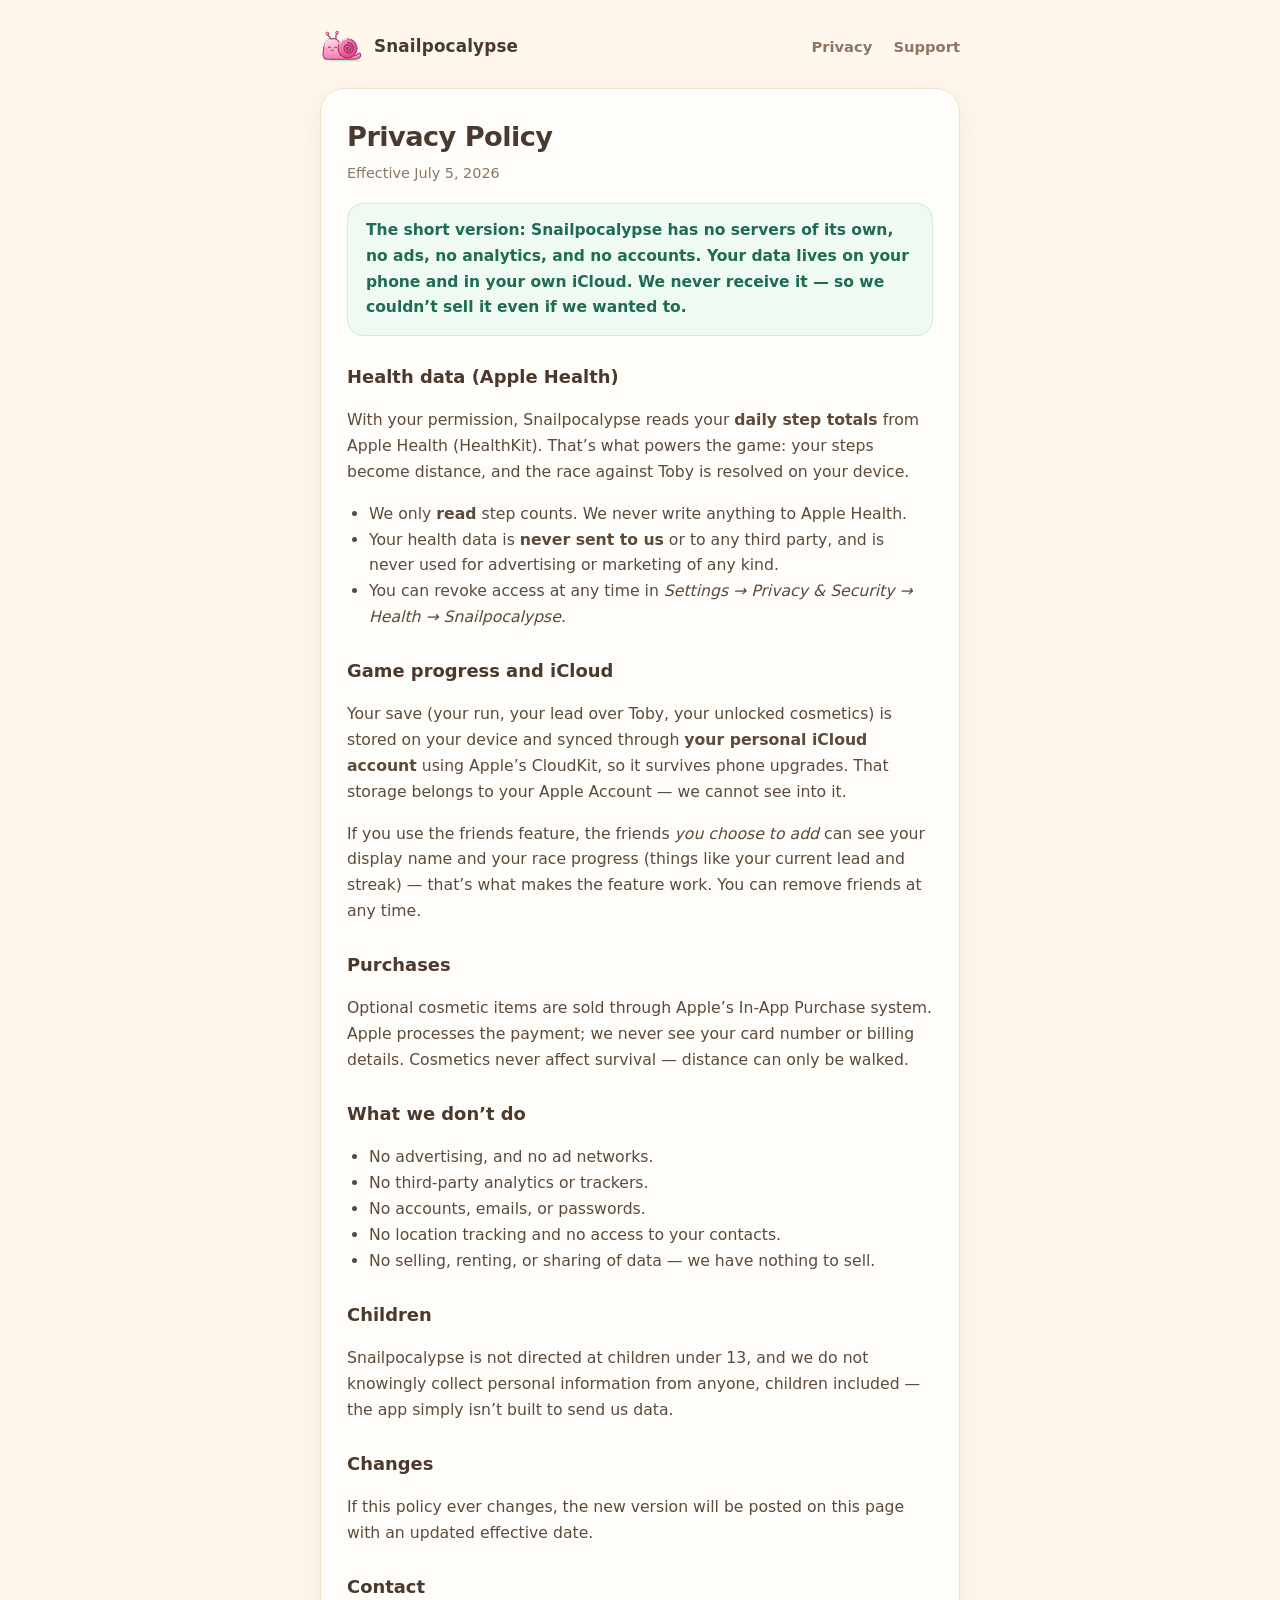
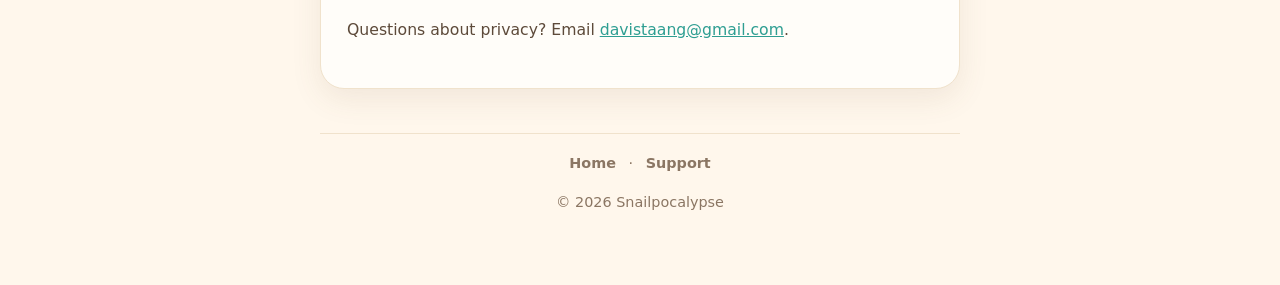
==== privacy/index.html @ df08f6a7 "The right snail Replace the placeholder butter-yellow snail with the actual Toby: Rose colours from " ====
<!DOCTYPE html>
<html lang="en">
<head>
<meta charset="utf-8">
<meta name="viewport" content="width=device-width, initial-scale=1">
<title>Privacy Policy · Snailpocalypse</title>
<meta name="description" content="Snailpocalypse privacy policy: no servers, no ads, no analytics, no accounts. Your health data stays on your device and in your own iCloud.">
<link rel="icon" href="../toby.svg" type="image/svg+xml">
<link rel="stylesheet" href="../styles.css">
</head>
<body>
<div class="wrap">

  <header class="site">
    <a class="brand" href="../">
      <img src="../toby.svg" alt="">
      Snailpocalypse
    </a>
    <nav>
      <a href="./">Privacy</a>
      <a href="../support/">Support</a>
    </nav>
  </header>

  <article>
    <h1>Privacy Policy</h1>
    <p class="updated">Effective July 5, 2026</p>

    <p class="tldr">The short version: Snailpocalypse has no servers of its own, no ads, no analytics, and no accounts. Your data lives on your phone and in your own iCloud. We never receive it — so we couldn&rsquo;t sell it even if we wanted to.</p>

    <h2>Health data (Apple Health)</h2>
    <p>With your permission, Snailpocalypse reads your <strong>daily step totals</strong> from Apple Health (HealthKit). That&rsquo;s what powers the game: your steps become distance, and the race against Toby is resolved on your device.</p>
    <ul>
      <li>We only <strong>read</strong> step counts. We never write anything to Apple Health.</li>
      <li>Your health data is <strong>never sent to us</strong> or to any third party, and is never used for advertising or marketing of any kind.</li>
      <li>You can revoke access at any time in <em>Settings → Privacy &amp; Security → Health → Snailpocalypse</em>.</li>
    </ul>

    <h2>Game progress and iCloud</h2>
    <p>Your save (your run, your lead over Toby, your unlocked cosmetics) is stored on your device and synced through <strong>your personal iCloud account</strong> using Apple&rsquo;s CloudKit, so it survives phone upgrades. That storage belongs to your Apple Account — we cannot see into it.</p>
    <p>If you use the friends feature, the friends <em>you choose to add</em> can see your display name and your race progress (things like your current lead and streak) — that&rsquo;s what makes the feature work. You can remove friends at any time.</p>

    <h2>Purchases</h2>
    <p>Optional cosmetic items are sold through Apple&rsquo;s In-App Purchase system. Apple processes the payment; we never see your card number or billing details. Cosmetics never affect survival — distance can only be walked.</p>

    <h2>What we don&rsquo;t do</h2>
    <ul>
      <li>No advertising, and no ad networks.</li>
      <li>No third-party analytics or trackers.</li>
      <li>No accounts, emails, or passwords.</li>
      <li>No location tracking and no access to your contacts.</li>
      <li>No selling, renting, or sharing of data — we have nothing to sell.</li>
    </ul>

    <h2>Children</h2>
    <p>Snailpocalypse is not directed at children under 13, and we do not knowingly collect personal information from anyone, children included — the app simply isn&rsquo;t built to send us data.</p>

    <h2>Changes</h2>
    <p>If this policy ever changes, the new version will be posted on this page with an updated effective date.</p>

    <h2>Contact</h2>
    <p>Questions about privacy? Email <a href="mailto:davistaang@gmail.com?subject=Snailpocalypse%20privacy">davistaang@gmail.com</a>.</p>
  </article>

  <footer>
    <nav>
      <a href="../">Home</a> ·
      <a href="../support/">Support</a>
    </nav>
    <p>© 2026 Snailpocalypse</p>
  </footer>

</div>
</body>
</html>
---- styles.css ----
/* Snailpocalypse site — warm pastel, matches the in-app design language. */
:root {
  --bg: #FFF7EC;
  --card: #FFFDF9;
  --ink: #4A392C;
  --muted: #8B7663;
  --rose: #F4729C;
  --blush: #FFD3E0;
  --butter: #FFD98F;
  --mint: #8FE3C0;
  --teal: #2E9E92;
  --line: #F0E2CC;
  --shadow: 0 10px 30px rgba(122, 90, 58, 0.10);
}

* { box-sizing: border-box; }

body {
  margin: 0;
  background: var(--bg);
  color: var(--ink);
  font-family: ui-rounded, "SF Pro Rounded", -apple-system, system-ui, "Segoe UI", sans-serif;
  line-height: 1.65;
  -webkit-font-smoothing: antialiased;
}

.wrap {
  max-width: 680px;
  margin: 0 auto;
  padding: 16px 20px 56px;
}

/* Header shared by every page */
header.site {
  display: flex;
  align-items: center;
  justify-content: space-between;
  padding: 14px 0 6px;
}
header.site .brand {
  display: flex;
  align-items: center;
  gap: 10px;
  text-decoration: none;
  color: var(--ink);
  font-weight: 800;
  font-size: 1.05rem;
  letter-spacing: 0.01em;
}
header.site .brand svg, header.site .brand img { width: 44px; height: auto; }
header.site nav a {
  color: var(--muted);
  text-decoration: none;
  font-weight: 600;
  font-size: 0.92rem;
  margin-left: 16px;
}
header.site nav a:hover { color: var(--teal); }

/* Landing hero */
.hero { text-align: center; padding: 28px 0 8px; }
.hero-toby { width: min(300px, 72vw); height: auto; margin: 0 auto; display: block; }
@keyframes bob { 0%, 100% { transform: translateY(0); } 50% { transform: translateY(-7px); } }
.hero-toby { animation: bob 4.5s ease-in-out infinite; }
@media (prefers-reduced-motion: reduce) { .hero-toby { animation: none; } }

h1 {
  font-size: clamp(2.1rem, 7vw, 3rem);
  margin: 18px 0 4px;
  letter-spacing: -0.02em;
}
.tagline {
  font-size: clamp(1.1rem, 4vw, 1.35rem);
  font-weight: 700;
  color: var(--teal);
  margin: 0 0 14px;
}
.lede {
  color: var(--muted);
  font-size: 1.02rem;
  max-width: 46ch;
  margin: 0 auto 22px;
}
.badge {
  display: inline-block;
  background: var(--blush);
  color: #A63D63;
  font-weight: 700;
  font-size: 0.9rem;
  padding: 8px 16px;
  border-radius: 999px;
}

/* Cards */
.cards { display: grid; gap: 14px; margin: 34px 0 8px; }
.card {
  background: var(--card);
  border: 1px solid var(--line);
  border-radius: 20px;
  padding: 18px 20px;
  box-shadow: var(--shadow);
  text-align: left;
}
.card h3 { margin: 0 0 6px; font-size: 1.05rem; }
.card p { margin: 0; color: var(--muted); font-size: 0.97rem; }

/* Toby quote */
.quote {
  margin: 30px auto 6px;
  text-align: center;
  font-size: 1.15rem;
  font-weight: 700;
  color: var(--ink);
}
.quote .who { display: block; margin-top: 6px; font-size: 0.9rem; font-weight: 600; color: var(--muted); }

/* Text pages (privacy, support) */
article { background: var(--card); border: 1px solid var(--line); border-radius: 24px; padding: 26px 26px 30px; box-shadow: var(--shadow); margin-top: 18px; }
article h1 { font-size: 1.7rem; margin: 0 0 2px; }
article .updated { color: var(--muted); font-size: 0.9rem; margin: 0 0 18px; }
article h2 { font-size: 1.12rem; margin: 26px 0 6px; }
article p, article li { color: #5D4A3A; font-size: 0.98rem; }
article ul { padding-left: 22px; }
.tldr {
  background: #EFFAF3;
  border: 1px solid #CBEEDD;
  border-radius: 16px;
  padding: 14px 18px;
  color: #1F6B54;
  font-weight: 600;
  font-size: 0.97rem;
}
a { color: var(--teal); }

/* FAQ */
details {
  background: var(--card);
  border: 1px solid var(--line);
  border-radius: 16px;
  padding: 14px 18px;
  margin: 10px 0;
  box-shadow: var(--shadow);
}
details summary { font-weight: 700; cursor: pointer; }
details p { color: var(--muted); margin: 10px 0 2px; }

/* Footer */
footer {
  margin-top: 44px;
  padding-top: 18px;
  border-top: 1px solid var(--line);
  text-align: center;
  color: var(--muted);
  font-size: 0.9rem;
}
footer a { color: var(--muted); text-decoration: none; font-weight: 600; margin: 0 8px; }
footer a:hover { color: var(--teal); }
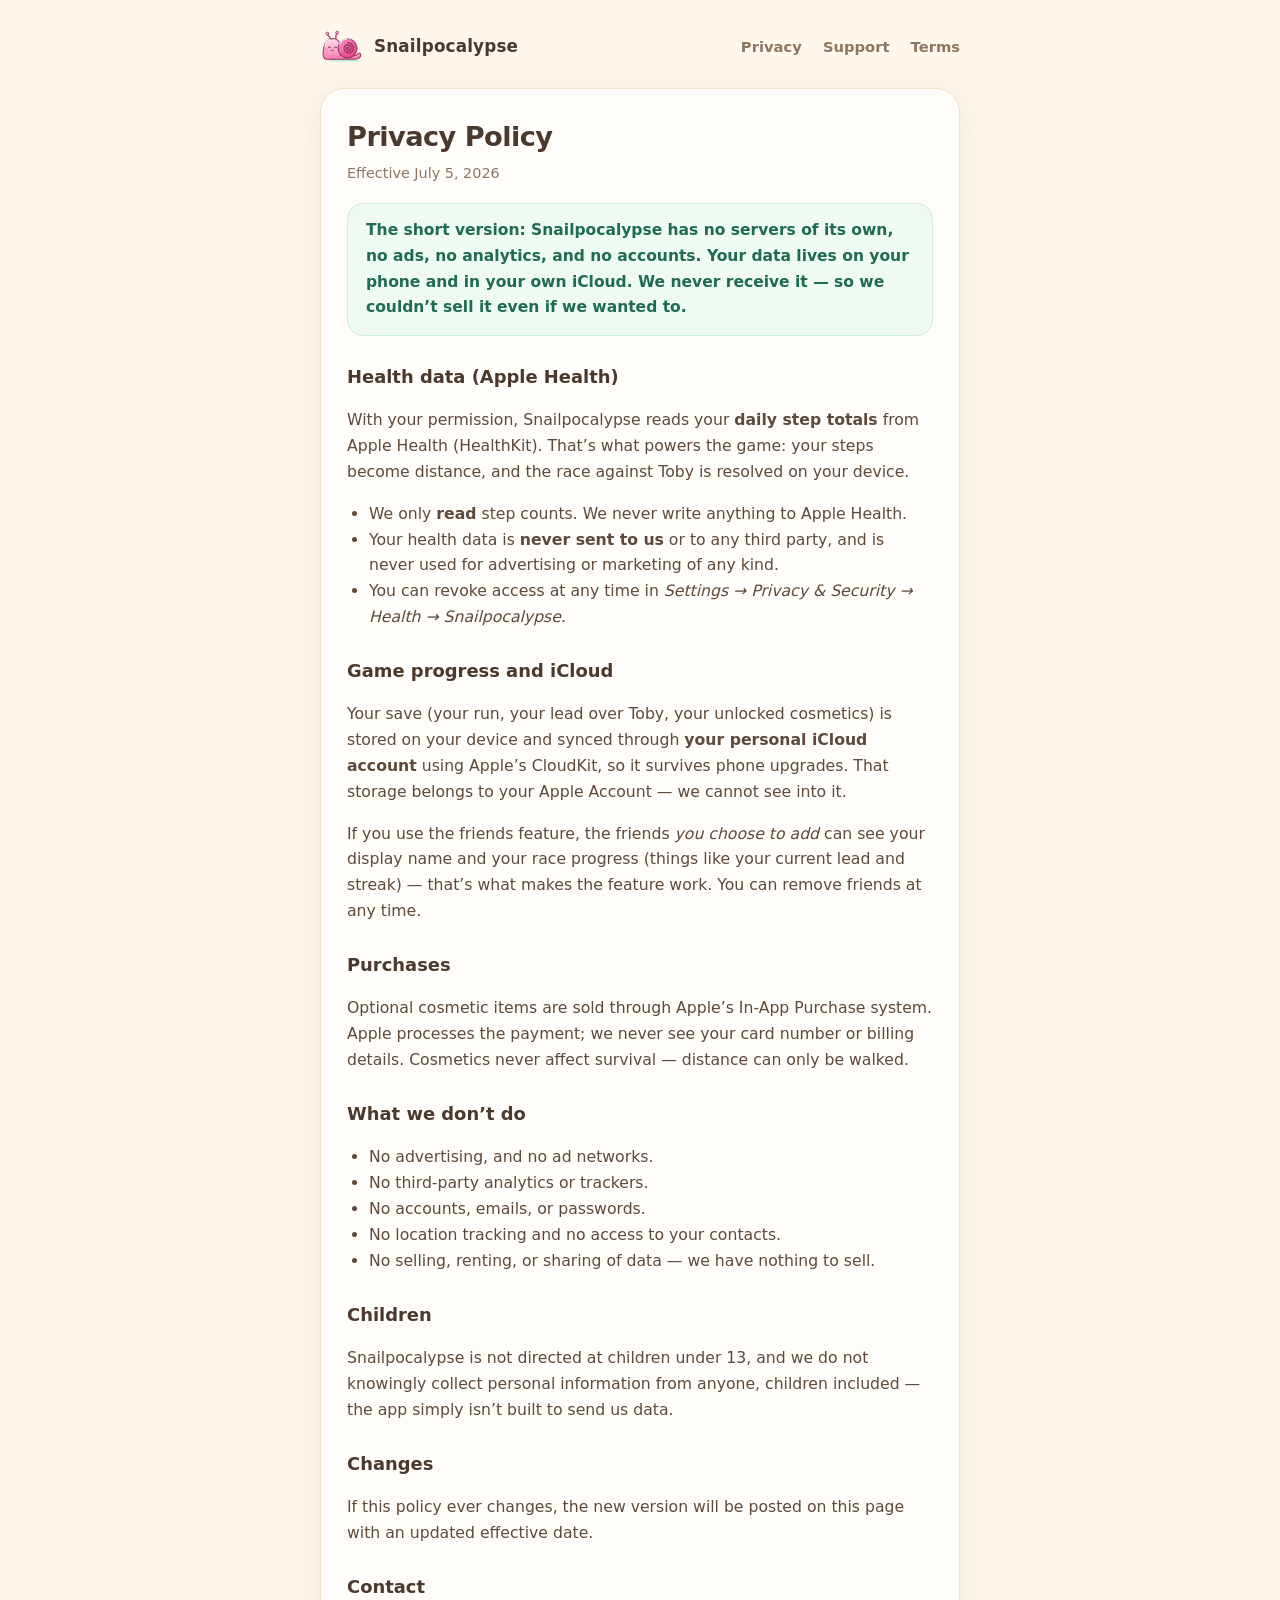
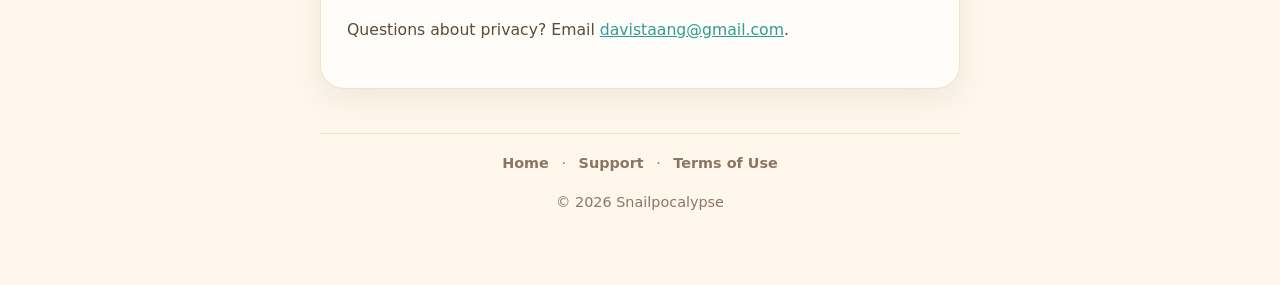
==== commit 4b2098c4: "Terms of Use page for the Shell Club subscription (App Review 3.1.2) Plain-English terms: Apple IAP " ====
--- a/privacy/index.html
+++ b/privacy/index.html
@@ -19,6 +19,7 @@
     <nav>
       <a href="./">Privacy</a>
       <a href="../support/">Support</a>
+      <a href="../terms/">Terms</a>
     </nav>
   </header>
 
@@ -65,7 +66,8 @@
   <footer>
     <nav>
       <a href="../">Home</a> ·
-      <a href="../support/">Support</a>
+      <a href="../support/">Support</a> ·
+      <a href="../terms/">Terms of Use</a>
     </nav>
     <p>© 2026 Snailpocalypse</p>
   </footer>
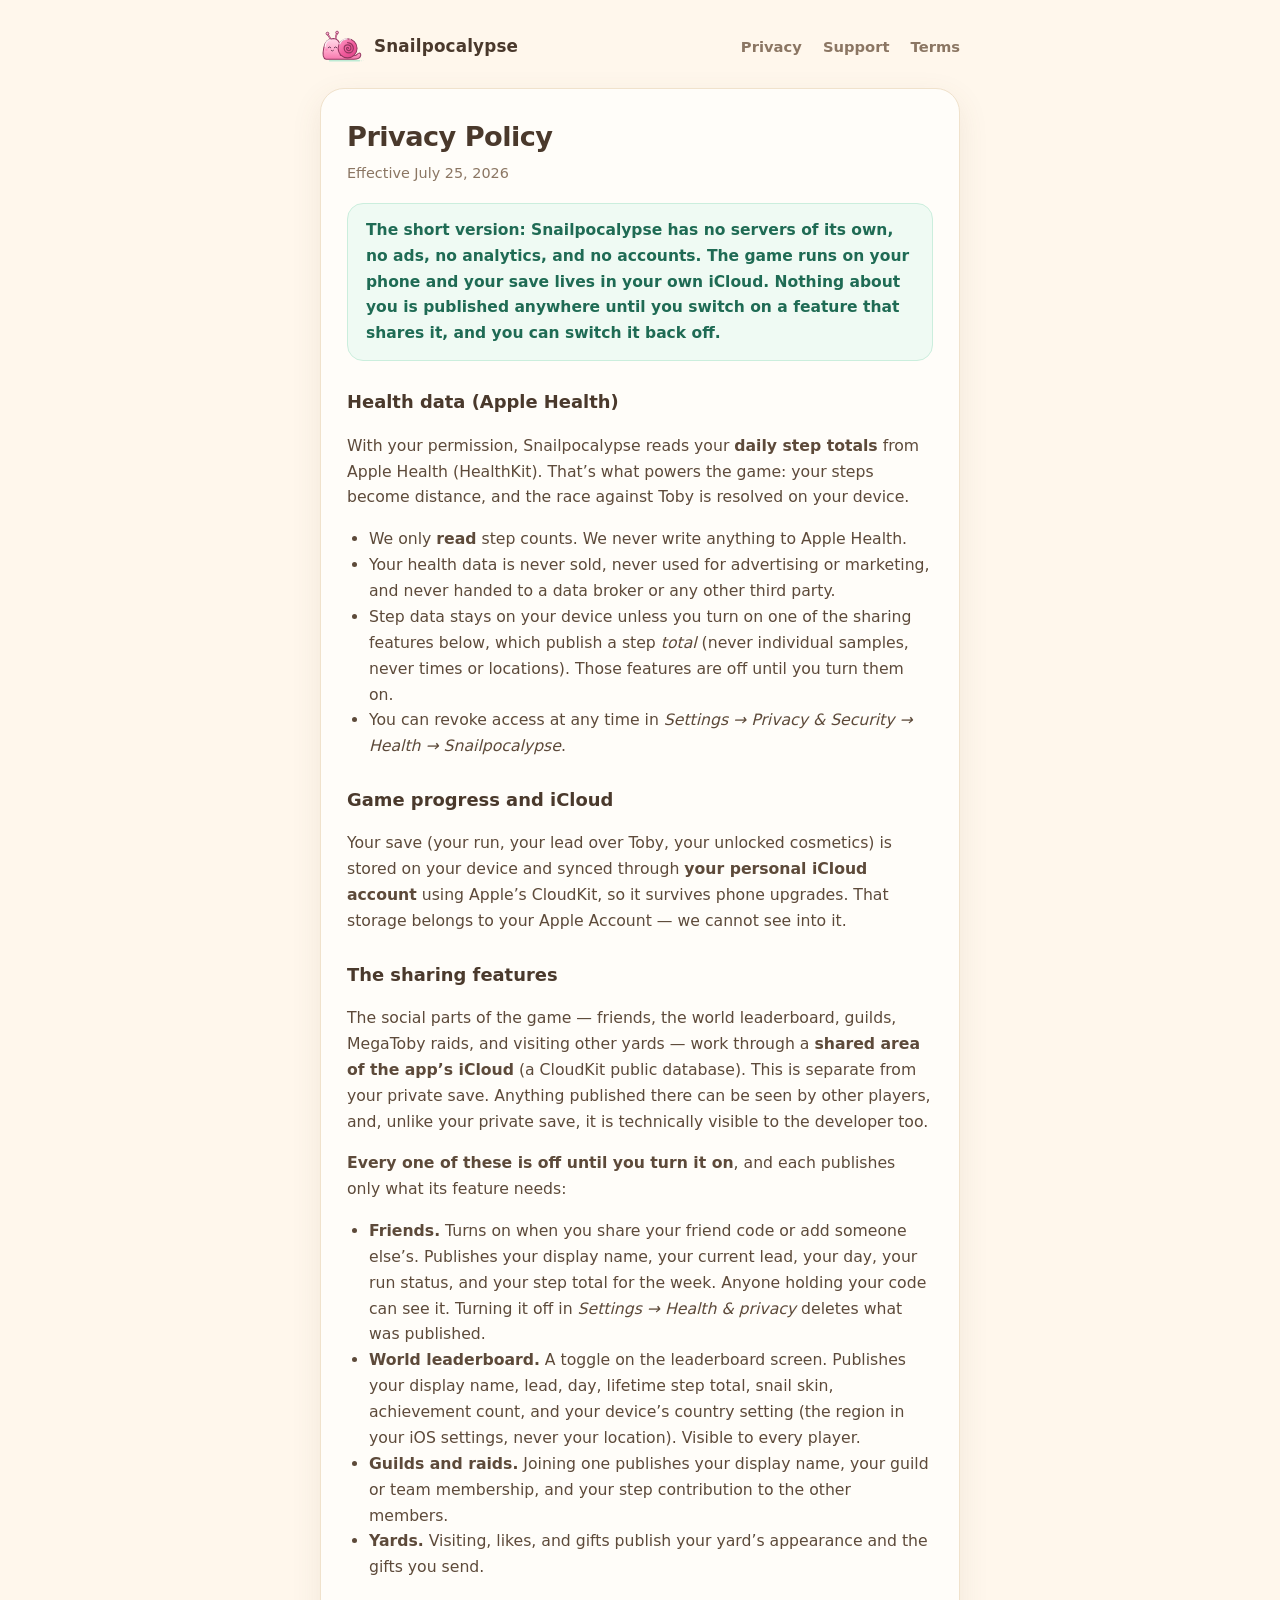
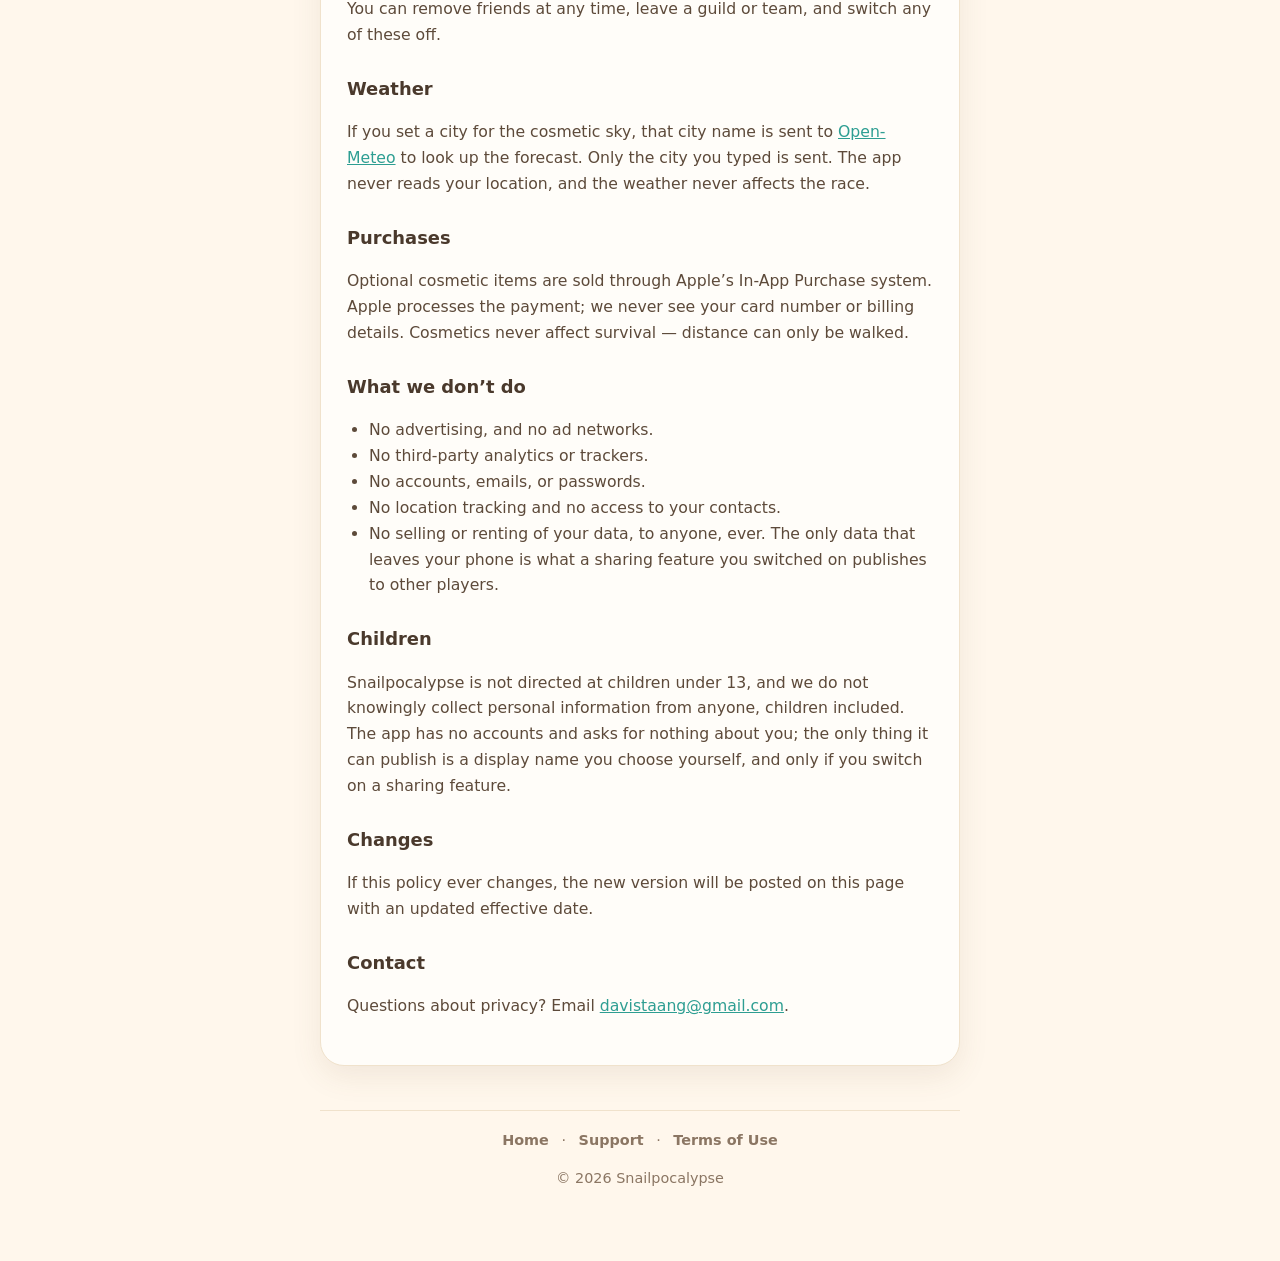
==== commit 3946fe19: "Make the privacy policy describe what the app actually publishes Friends, the world leaderboard, gui" ====
--- a/privacy/index.html
+++ b/privacy/index.html
@@ -25,21 +25,35 @@
 
   <article>
     <h1>Privacy Policy</h1>
-    <p class="updated">Effective July 5, 2026</p>
+    <p class="updated">Effective July 25, 2026</p>
 
-    <p class="tldr">The short version: Snailpocalypse has no servers of its own, no ads, no analytics, and no accounts. Your data lives on your phone and in your own iCloud. We never receive it — so we couldn&rsquo;t sell it even if we wanted to.</p>
+    <p class="tldr">The short version: Snailpocalypse has no servers of its own, no ads, no analytics, and no accounts. The game runs on your phone and your save lives in your own iCloud. Nothing about you is published anywhere until you switch on a feature that shares it, and you can switch it back off.</p>
 
     <h2>Health data (Apple Health)</h2>
     <p>With your permission, Snailpocalypse reads your <strong>daily step totals</strong> from Apple Health (HealthKit). That&rsquo;s what powers the game: your steps become distance, and the race against Toby is resolved on your device.</p>
     <ul>
       <li>We only <strong>read</strong> step counts. We never write anything to Apple Health.</li>
-      <li>Your health data is <strong>never sent to us</strong> or to any third party, and is never used for advertising or marketing of any kind.</li>
+      <li>Your health data is never sold, never used for advertising or marketing, and never handed to a data broker or any other third party.</li>
+      <li>Step data stays on your device unless you turn on one of the sharing features below, which publish a step <em>total</em> (never individual samples, never times or locations). Those features are off until you turn them on.</li>
       <li>You can revoke access at any time in <em>Settings → Privacy &amp; Security → Health → Snailpocalypse</em>.</li>
     </ul>
 
     <h2>Game progress and iCloud</h2>
     <p>Your save (your run, your lead over Toby, your unlocked cosmetics) is stored on your device and synced through <strong>your personal iCloud account</strong> using Apple&rsquo;s CloudKit, so it survives phone upgrades. That storage belongs to your Apple Account — we cannot see into it.</p>
-    <p>If you use the friends feature, the friends <em>you choose to add</em> can see your display name and your race progress (things like your current lead and streak) — that&rsquo;s what makes the feature work. You can remove friends at any time.</p>
+
+    <h2>The sharing features</h2>
+    <p>The social parts of the game — friends, the world leaderboard, guilds, MegaToby raids, and visiting other yards — work through a <strong>shared area of the app&rsquo;s iCloud</strong> (a CloudKit public database). This is separate from your private save. Anything published there can be seen by other players, and, unlike your private save, it is technically visible to the developer too.</p>
+    <p><strong>Every one of these is off until you turn it on</strong>, and each publishes only what its feature needs:</p>
+    <ul>
+      <li><strong>Friends.</strong> Turns on when you share your friend code or add someone else&rsquo;s. Publishes your display name, your current lead, your day, your run status, and your step total for the week. Anyone holding your code can see it. Turning it off in <em>Settings → Health &amp; privacy</em> deletes what was published.</li>
+      <li><strong>World leaderboard.</strong> A toggle on the leaderboard screen. Publishes your display name, lead, day, lifetime step total, snail skin, achievement count, and your device&rsquo;s country setting (the region in your iOS settings, never your location). Visible to every player.</li>
+      <li><strong>Guilds and raids.</strong> Joining one publishes your display name, your guild or team membership, and your step contribution to the other members.</li>
+      <li><strong>Yards.</strong> Visiting, likes, and gifts publish your yard&rsquo;s appearance and the gifts you send.</li>
+    </ul>
+    <p>You can remove friends at any time, leave a guild or team, and switch any of these off.</p>
+
+    <h2>Weather</h2>
+    <p>If you set a city for the cosmetic sky, that city name is sent to <a href="https://open-meteo.com/">Open-Meteo</a> to look up the forecast. Only the city you typed is sent. The app never reads your location, and the weather never affects the race.</p>
 
     <h2>Purchases</h2>
     <p>Optional cosmetic items are sold through Apple&rsquo;s In-App Purchase system. Apple processes the payment; we never see your card number or billing details. Cosmetics never affect survival — distance can only be walked.</p>
@@ -50,11 +64,11 @@
       <li>No third-party analytics or trackers.</li>
       <li>No accounts, emails, or passwords.</li>
       <li>No location tracking and no access to your contacts.</li>
-      <li>No selling, renting, or sharing of data — we have nothing to sell.</li>
+      <li>No selling or renting of your data, to anyone, ever. The only data that leaves your phone is what a sharing feature you switched on publishes to other players.</li>
     </ul>
 
     <h2>Children</h2>
-    <p>Snailpocalypse is not directed at children under 13, and we do not knowingly collect personal information from anyone, children included — the app simply isn&rsquo;t built to send us data.</p>
+    <p>Snailpocalypse is not directed at children under 13, and we do not knowingly collect personal information from anyone, children included. The app has no accounts and asks for nothing about you; the only thing it can publish is a display name you choose yourself, and only if you switch on a sharing feature.</p>
 
     <h2>Changes</h2>
     <p>If this policy ever changes, the new version will be posted on this page with an updated effective date.</p>
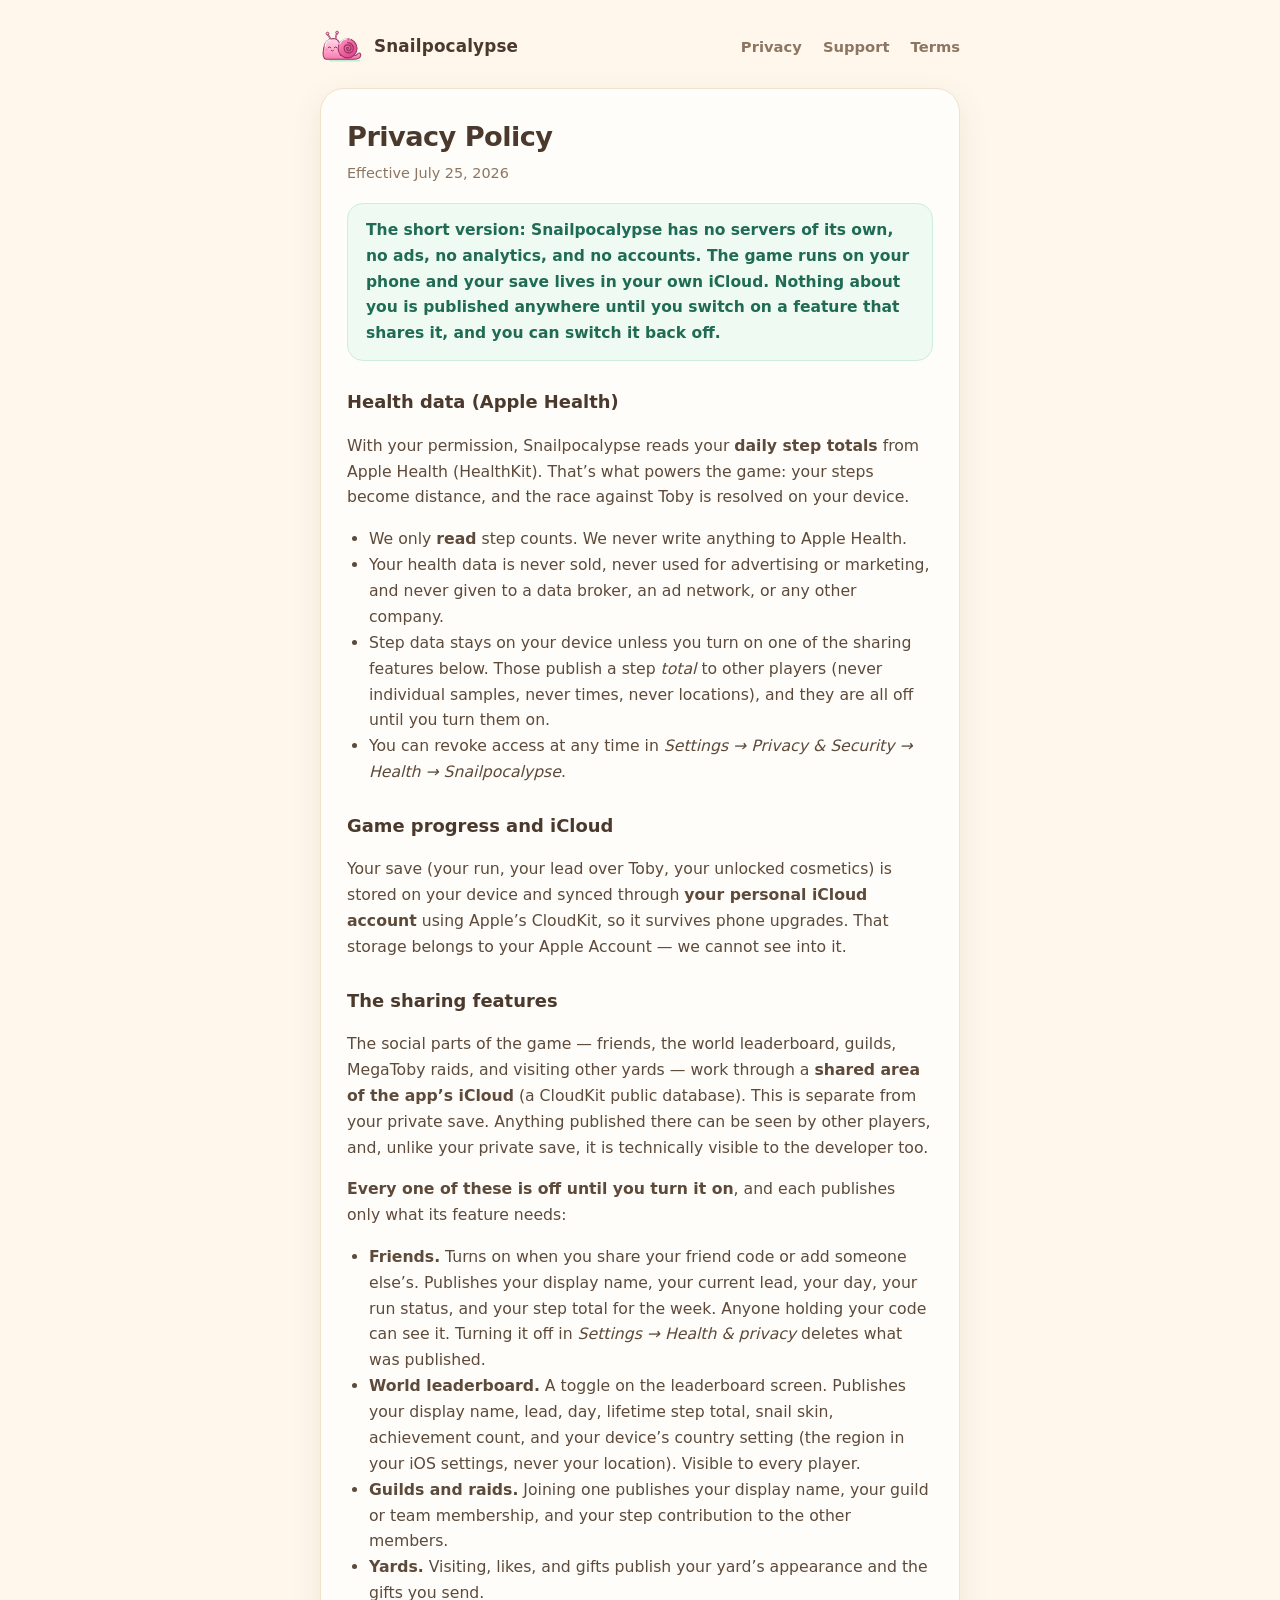
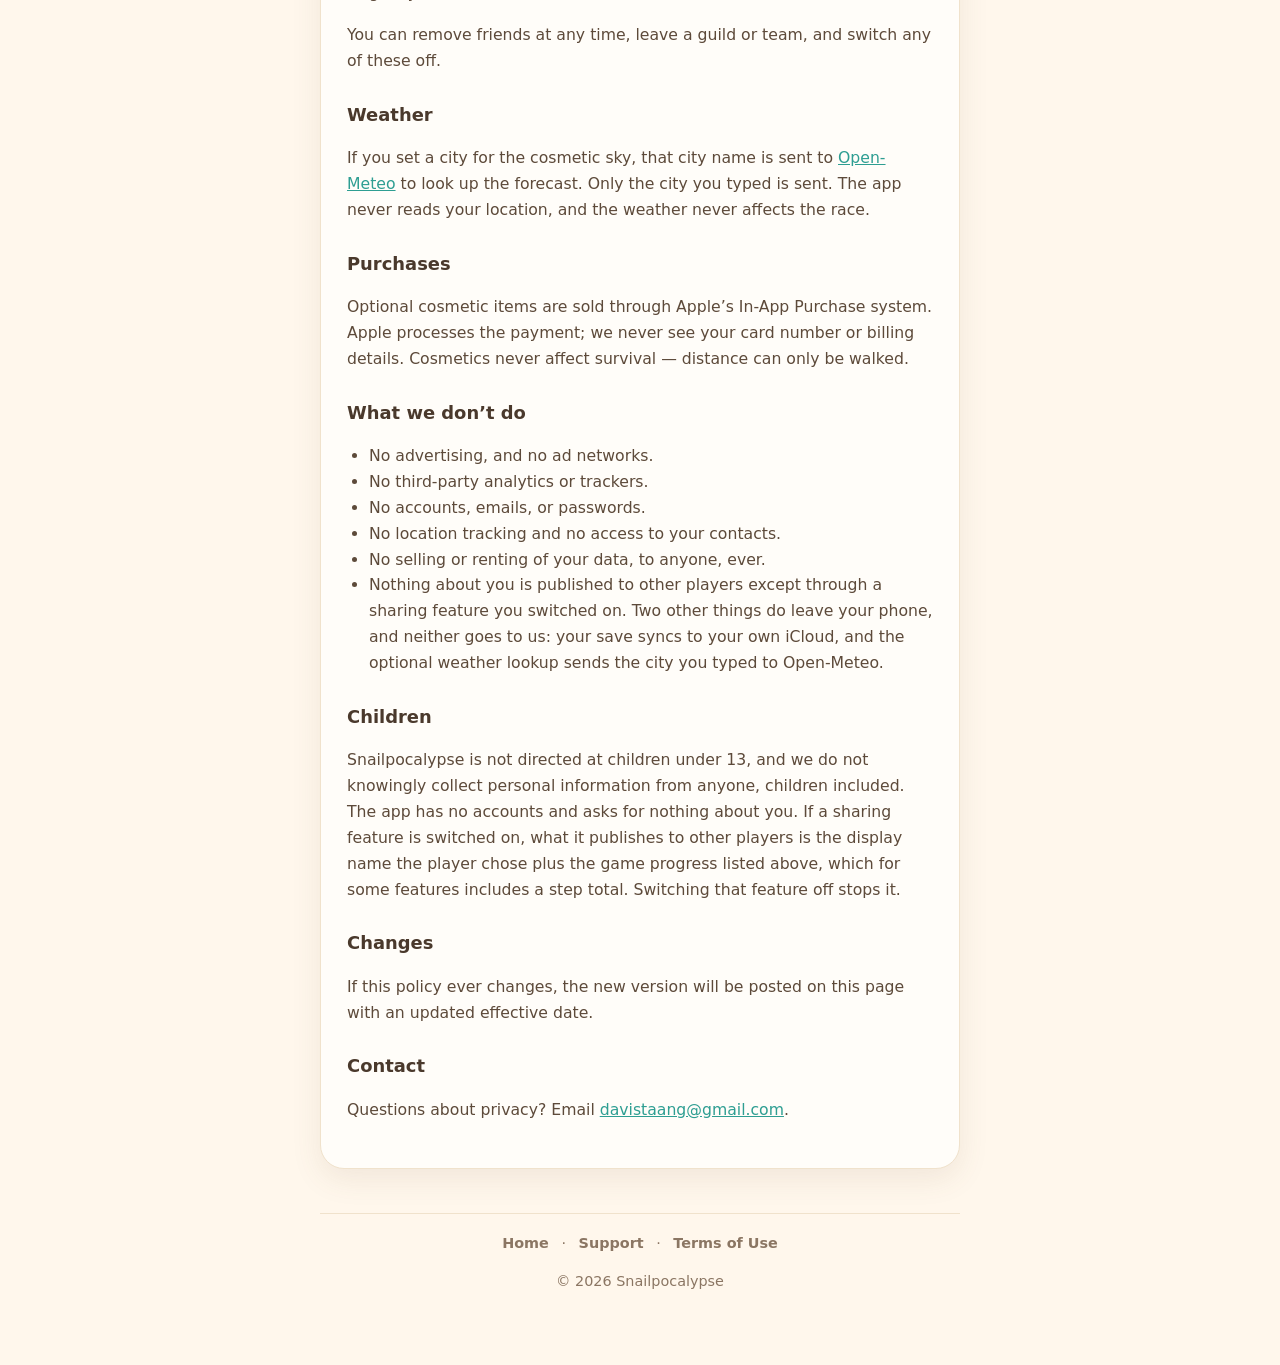
==== commit ad3a9c1a: "Address review: remove the contradictions inside the policy Four findings, all correct:  - The healt" ====
--- a/privacy/index.html
+++ b/privacy/index.html
@@ -33,8 +33,8 @@
     <p>With your permission, Snailpocalypse reads your <strong>daily step totals</strong> from Apple Health (HealthKit). That&rsquo;s what powers the game: your steps become distance, and the race against Toby is resolved on your device.</p>
     <ul>
       <li>We only <strong>read</strong> step counts. We never write anything to Apple Health.</li>
-      <li>Your health data is never sold, never used for advertising or marketing, and never handed to a data broker or any other third party.</li>
-      <li>Step data stays on your device unless you turn on one of the sharing features below, which publish a step <em>total</em> (never individual samples, never times or locations). Those features are off until you turn them on.</li>
+      <li>Your health data is never sold, never used for advertising or marketing, and never given to a data broker, an ad network, or any other company.</li>
+      <li>Step data stays on your device unless you turn on one of the sharing features below. Those publish a step <em>total</em> to other players (never individual samples, never times, never locations), and they are all off until you turn them on.</li>
       <li>You can revoke access at any time in <em>Settings → Privacy &amp; Security → Health → Snailpocalypse</em>.</li>
     </ul>
 
@@ -64,11 +64,12 @@
       <li>No third-party analytics or trackers.</li>
       <li>No accounts, emails, or passwords.</li>
       <li>No location tracking and no access to your contacts.</li>
-      <li>No selling or renting of your data, to anyone, ever. The only data that leaves your phone is what a sharing feature you switched on publishes to other players.</li>
+      <li>No selling or renting of your data, to anyone, ever.</li>
+      <li>Nothing about you is published to other players except through a sharing feature you switched on. Two other things do leave your phone, and neither goes to us: your save syncs to your own iCloud, and the optional weather lookup sends the city you typed to Open-Meteo.</li>
     </ul>
 
     <h2>Children</h2>
-    <p>Snailpocalypse is not directed at children under 13, and we do not knowingly collect personal information from anyone, children included. The app has no accounts and asks for nothing about you; the only thing it can publish is a display name you choose yourself, and only if you switch on a sharing feature.</p>
+    <p>Snailpocalypse is not directed at children under 13, and we do not knowingly collect personal information from anyone, children included. The app has no accounts and asks for nothing about you. If a sharing feature is switched on, what it publishes to other players is the display name the player chose plus the game progress listed above, which for some features includes a step total. Switching that feature off stops it.</p>
 
     <h2>Changes</h2>
     <p>If this policy ever changes, the new version will be posted on this page with an updated effective date.</p>
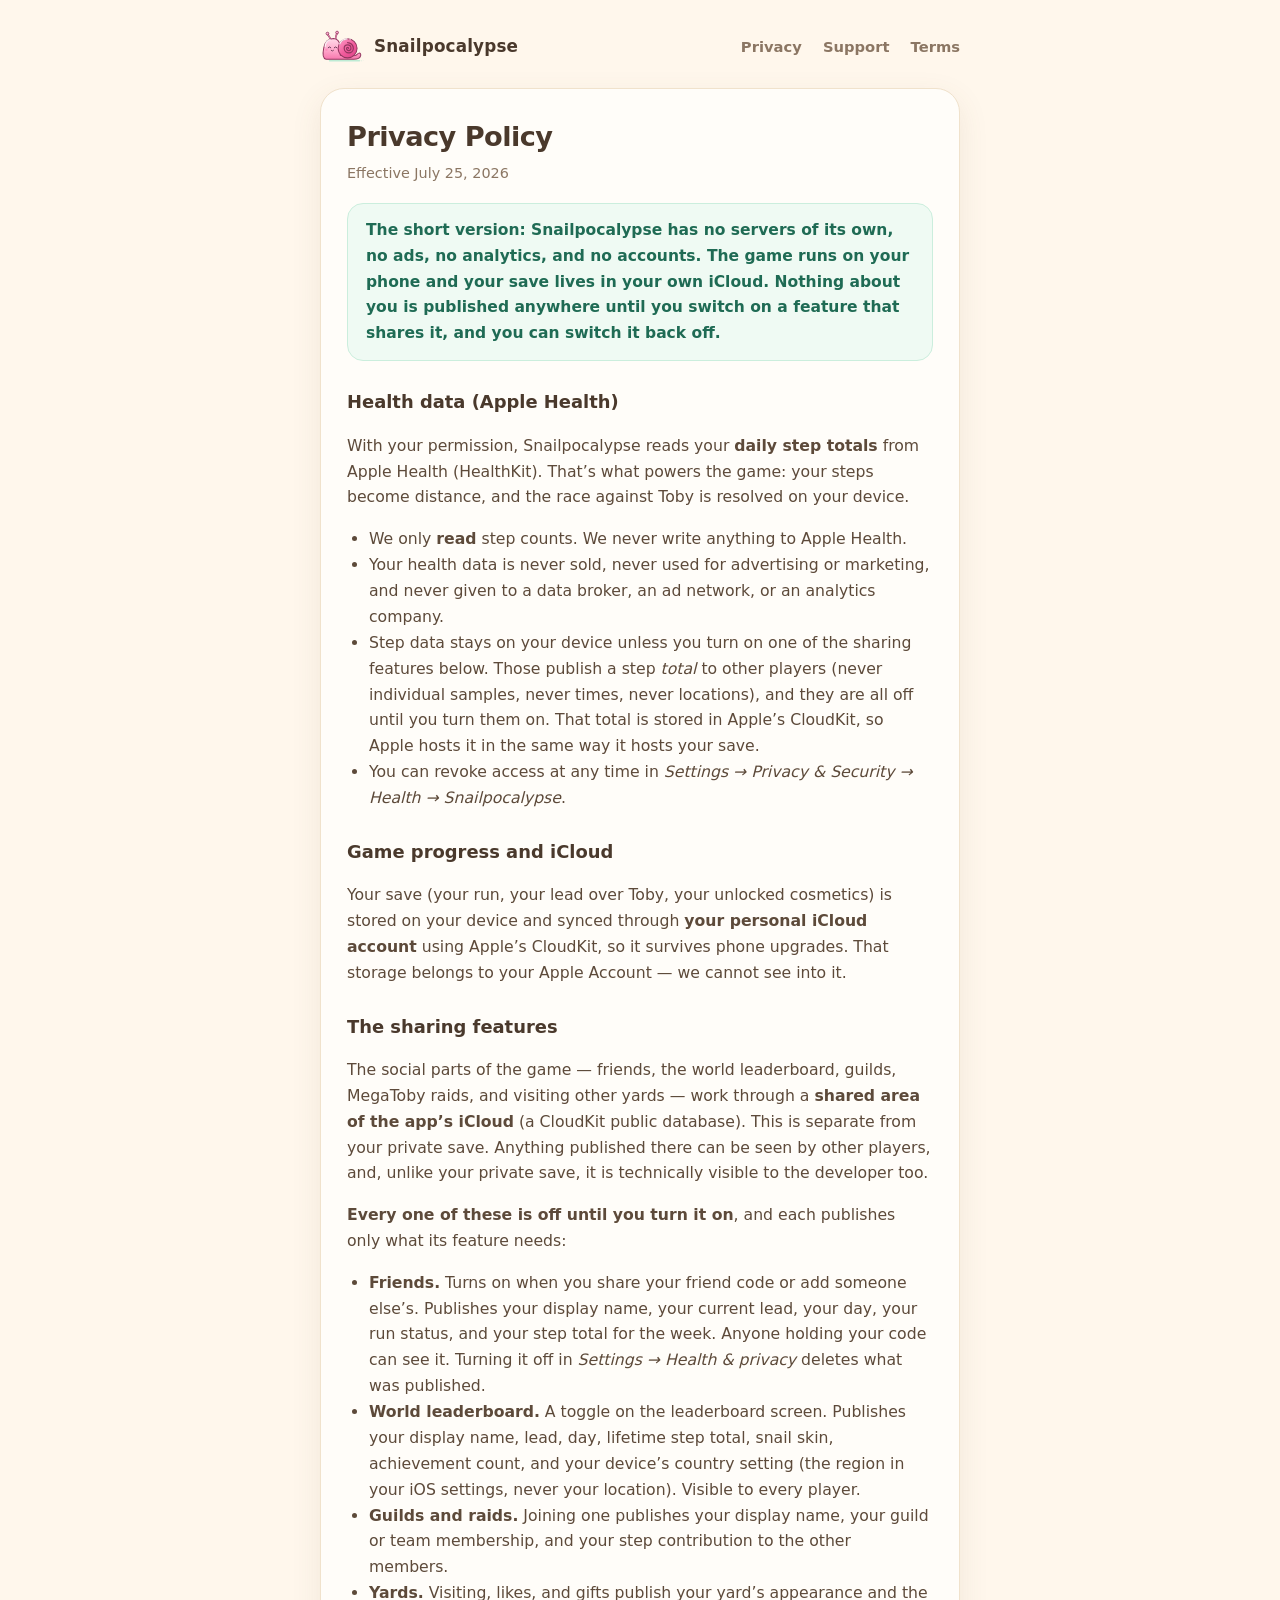
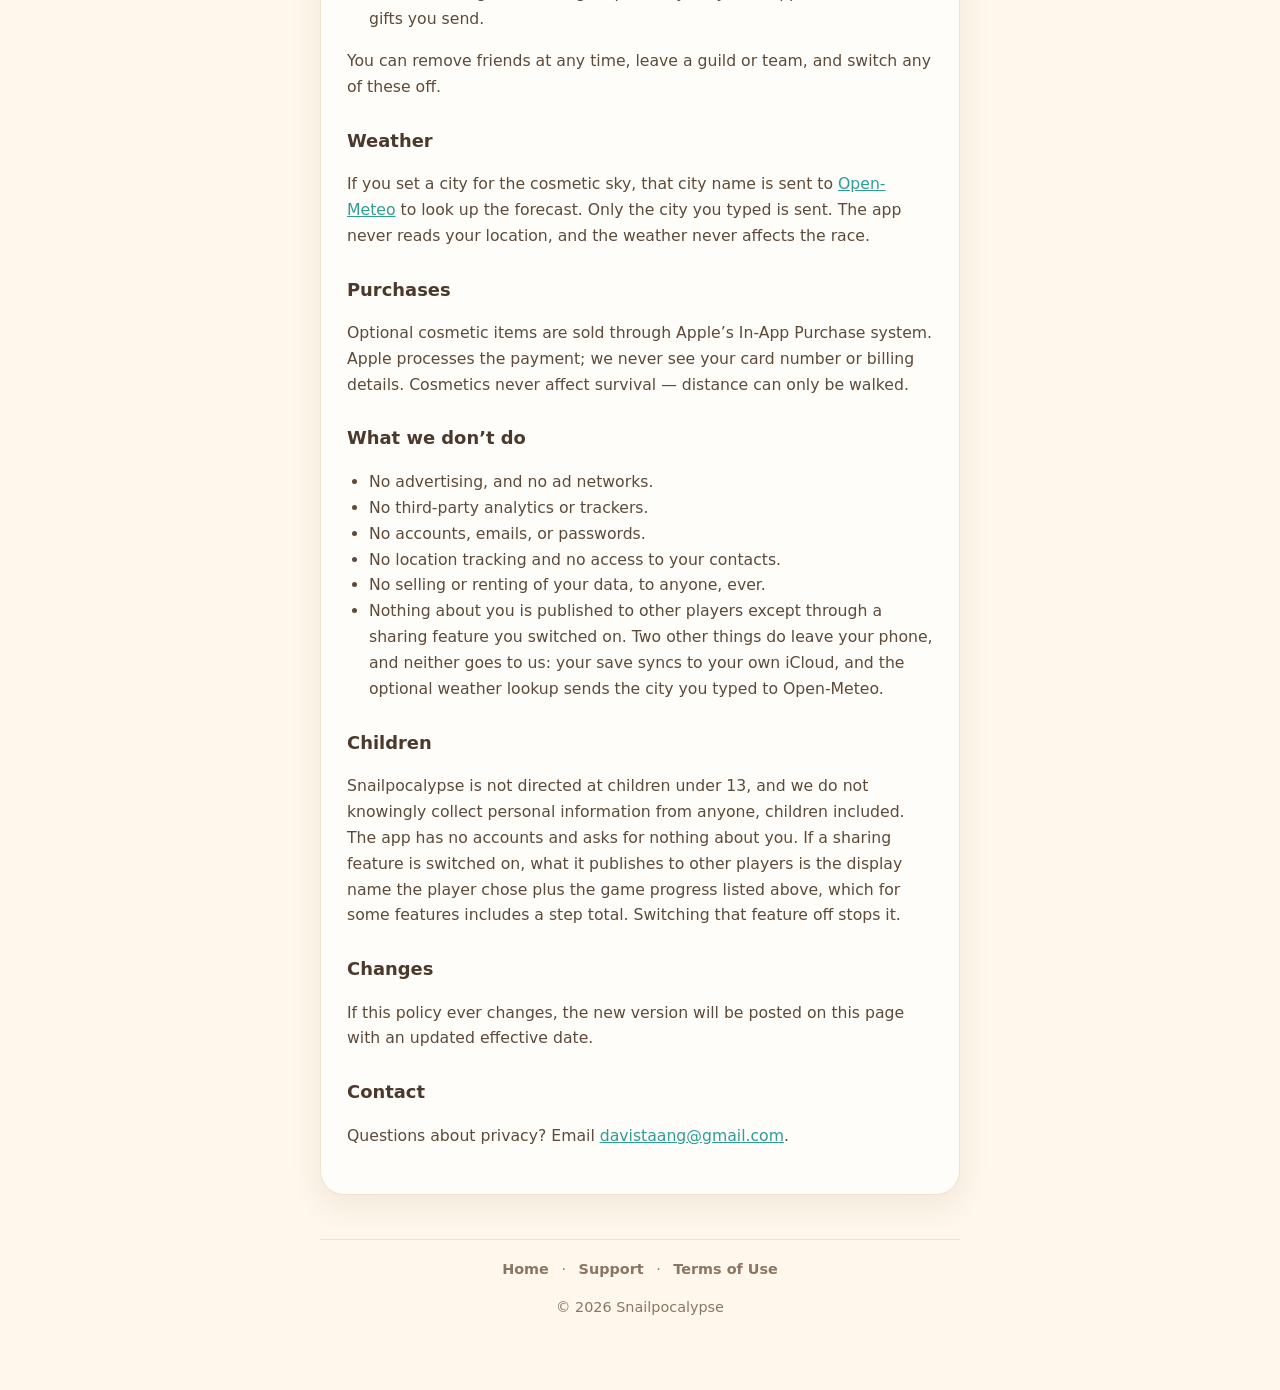
==== commit 86f49fbe: "Address review: name Apple as the host, and don't over-generalize yards Two more, both correct:  - "" ====
--- a/privacy/index.html
+++ b/privacy/index.html
@@ -33,8 +33,8 @@
     <p>With your permission, Snailpocalypse reads your <strong>daily step totals</strong> from Apple Health (HealthKit). That&rsquo;s what powers the game: your steps become distance, and the race against Toby is resolved on your device.</p>
     <ul>
       <li>We only <strong>read</strong> step counts. We never write anything to Apple Health.</li>
-      <li>Your health data is never sold, never used for advertising or marketing, and never given to a data broker, an ad network, or any other company.</li>
-      <li>Step data stays on your device unless you turn on one of the sharing features below. Those publish a step <em>total</em> to other players (never individual samples, never times, never locations), and they are all off until you turn them on.</li>
+      <li>Your health data is never sold, never used for advertising or marketing, and never given to a data broker, an ad network, or an analytics company.</li>
+      <li>Step data stays on your device unless you turn on one of the sharing features below. Those publish a step <em>total</em> to other players (never individual samples, never times, never locations), and they are all off until you turn them on. That total is stored in Apple&rsquo;s CloudKit, so Apple hosts it in the same way it hosts your save.</li>
       <li>You can revoke access at any time in <em>Settings → Privacy &amp; Security → Health → Snailpocalypse</em>.</li>
     </ul>
 
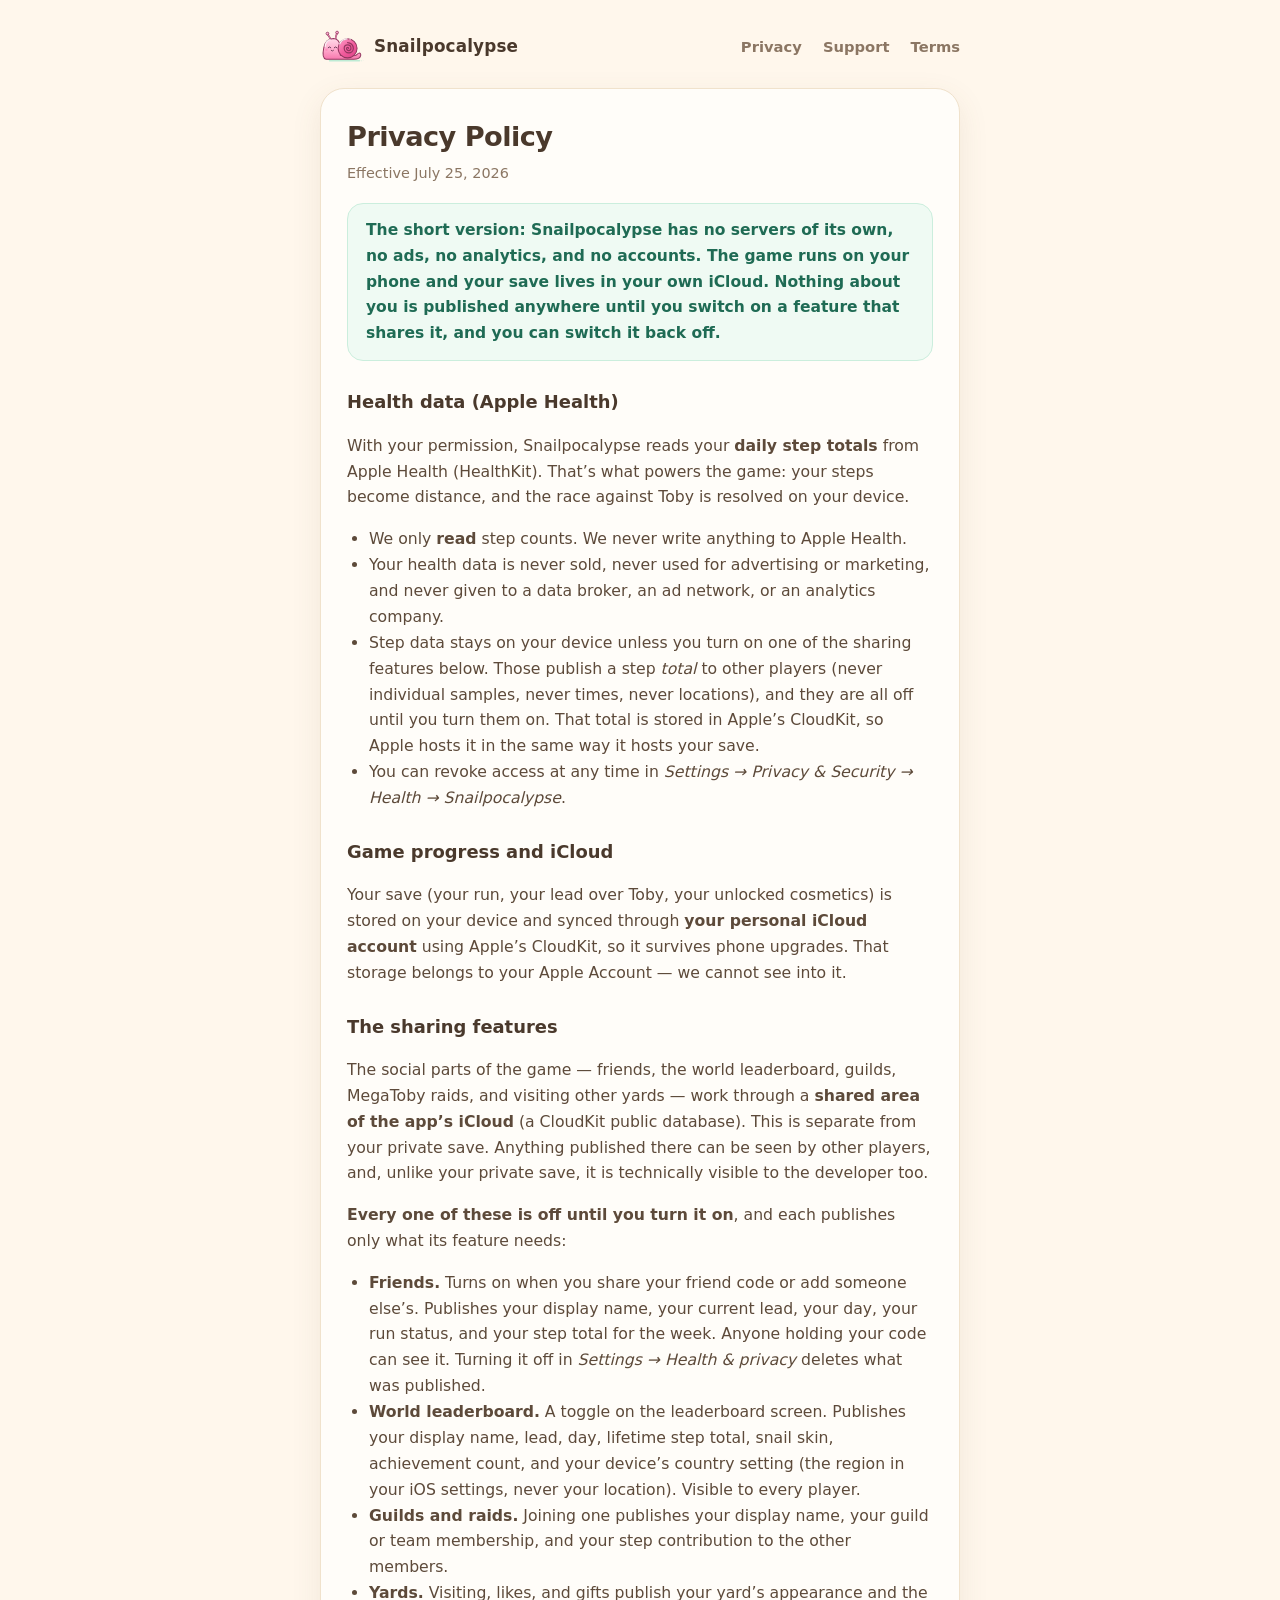
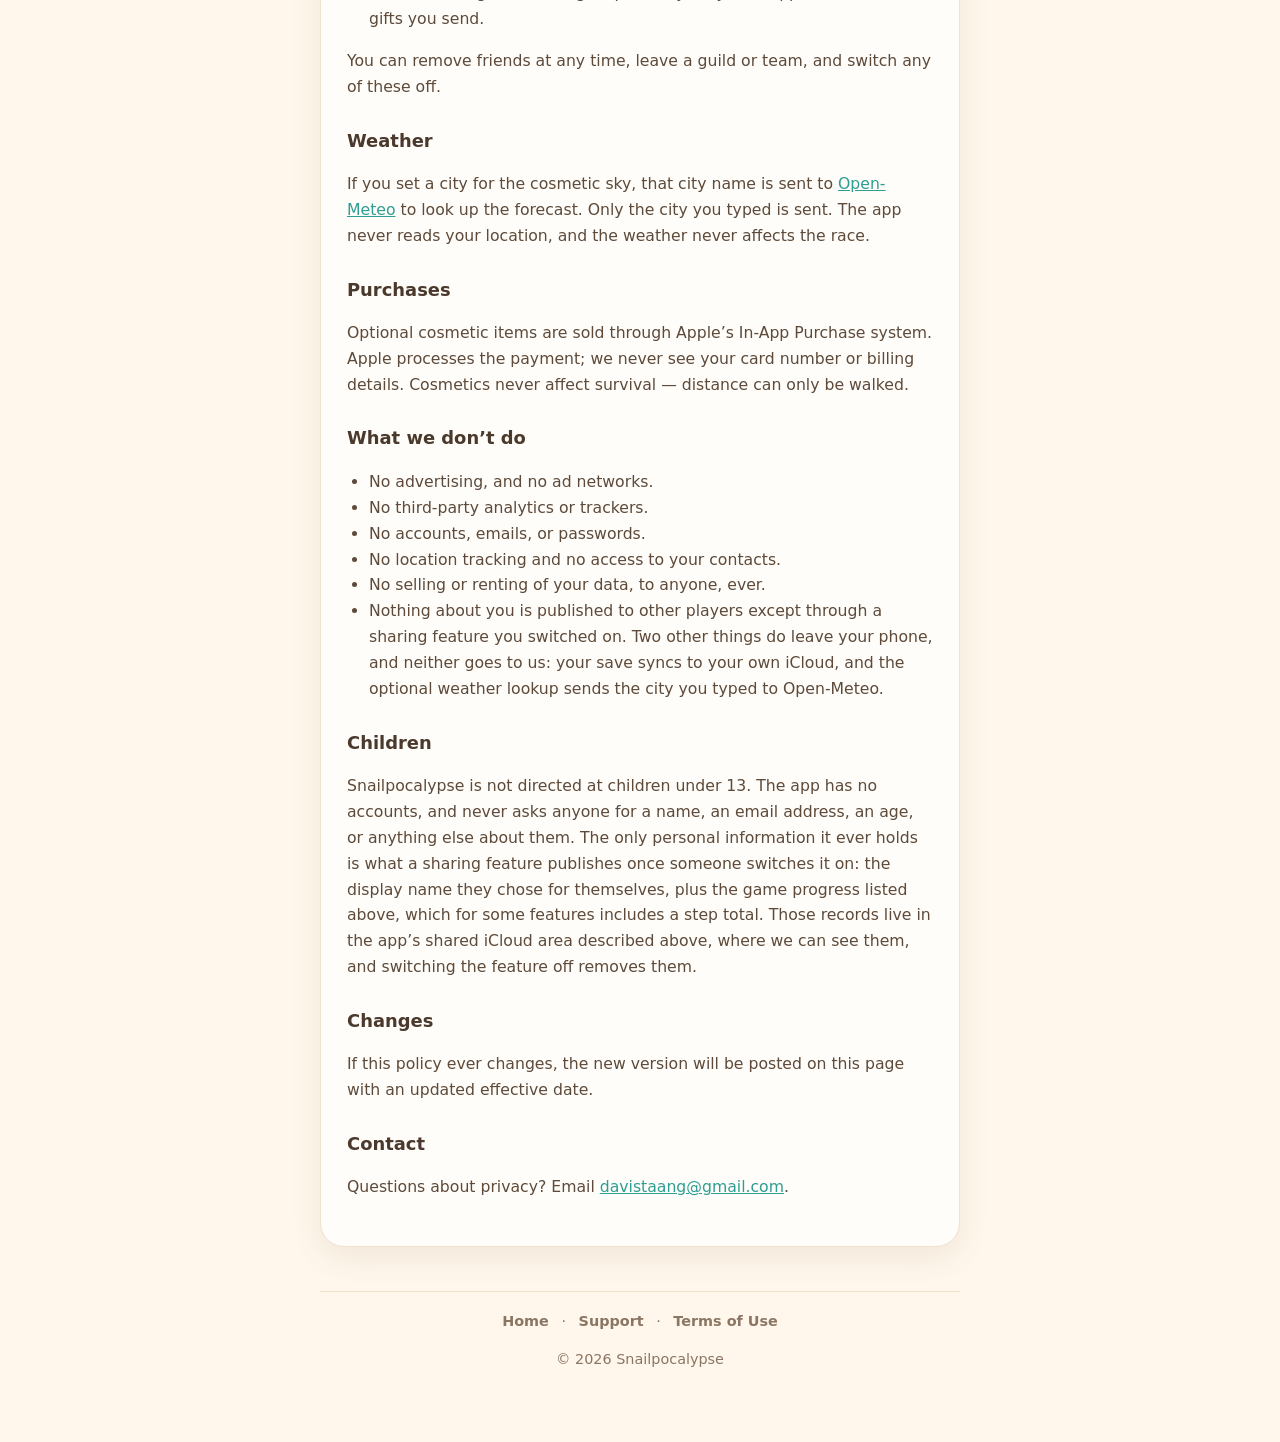
==== commit e612ead3: "Address review: the children section contradicted the sharing disclosure "We do not knowingly collec" ====
--- a/privacy/index.html
+++ b/privacy/index.html
@@ -69,7 +69,7 @@
     </ul>
 
     <h2>Children</h2>
-    <p>Snailpocalypse is not directed at children under 13, and we do not knowingly collect personal information from anyone, children included. The app has no accounts and asks for nothing about you. If a sharing feature is switched on, what it publishes to other players is the display name the player chose plus the game progress listed above, which for some features includes a step total. Switching that feature off stops it.</p>
+    <p>Snailpocalypse is not directed at children under 13. The app has no accounts, and never asks anyone for a name, an email address, an age, or anything else about them. The only personal information it ever holds is what a sharing feature publishes once someone switches it on: the display name they chose for themselves, plus the game progress listed above, which for some features includes a step total. Those records live in the app&rsquo;s shared iCloud area described above, where we can see them, and switching the feature off removes them.</p>
 
     <h2>Changes</h2>
     <p>If this policy ever changes, the new version will be posted on this page with an updated effective date.</p>
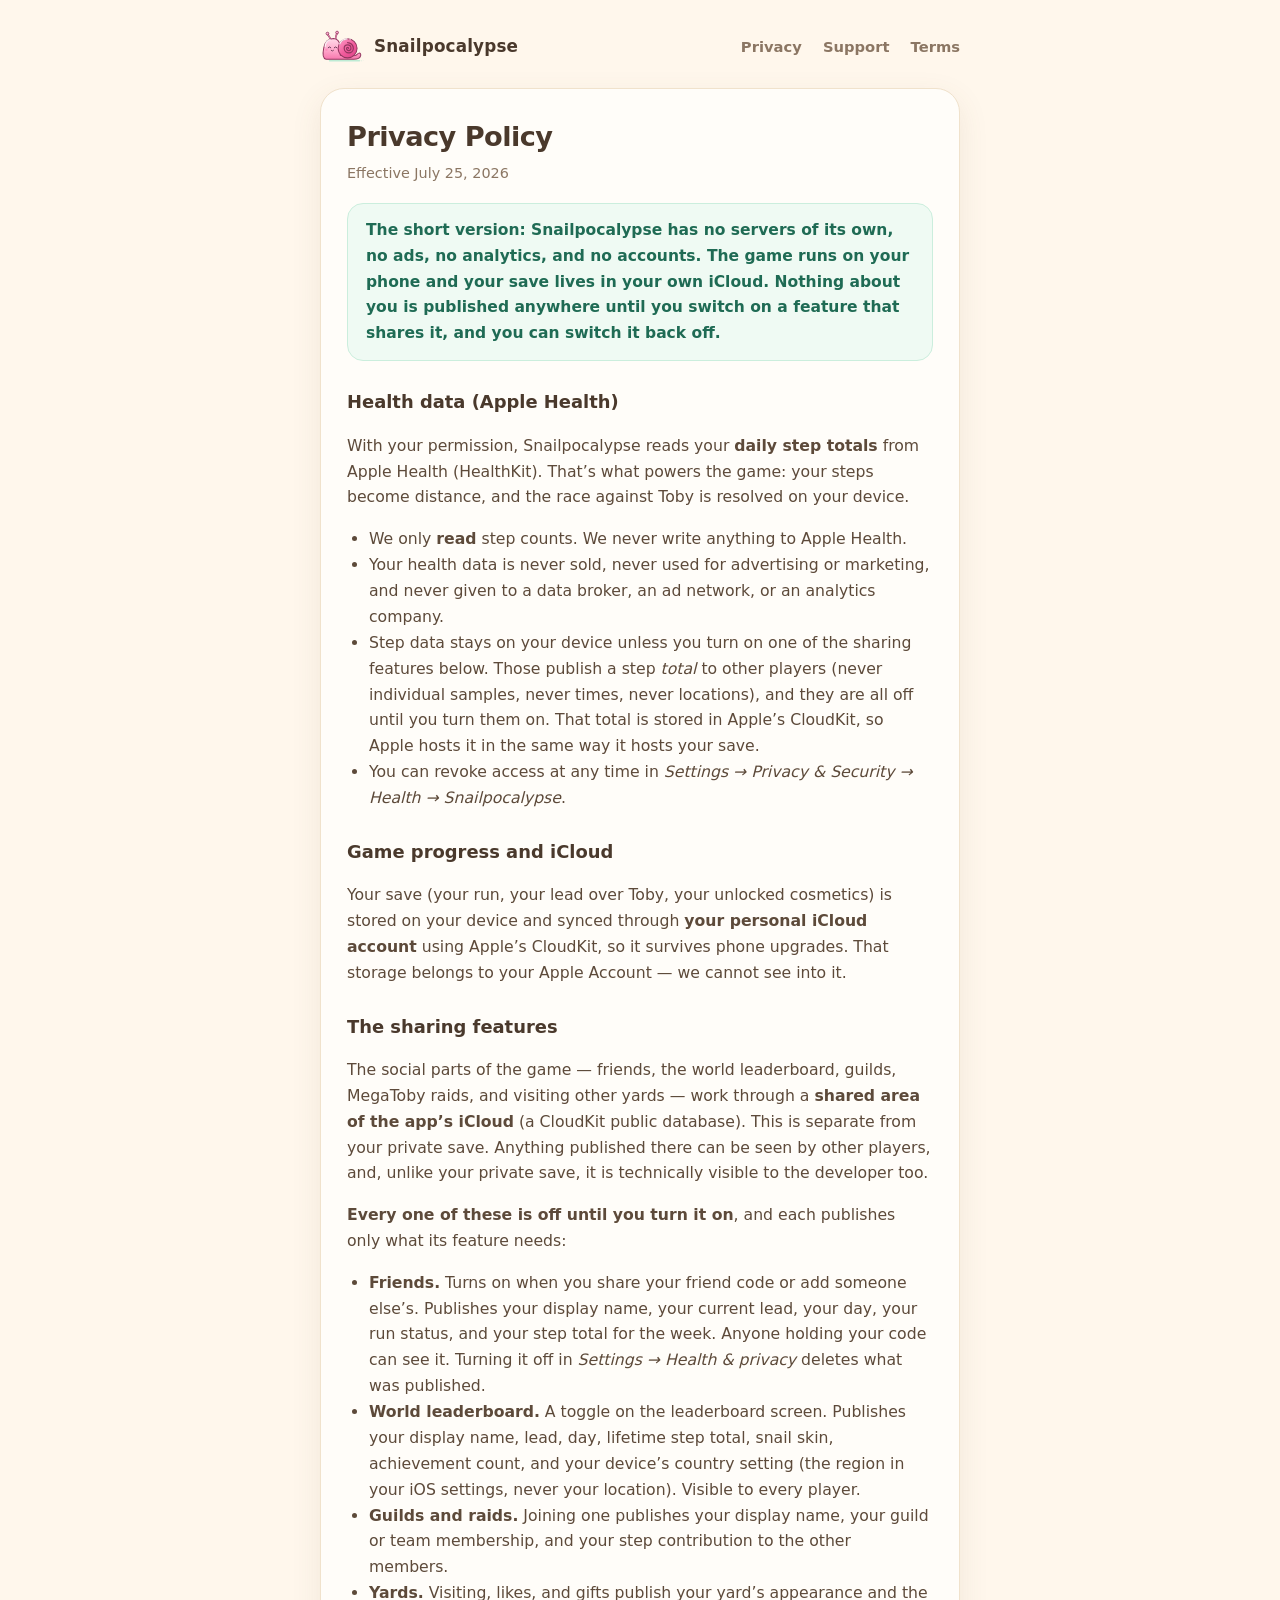
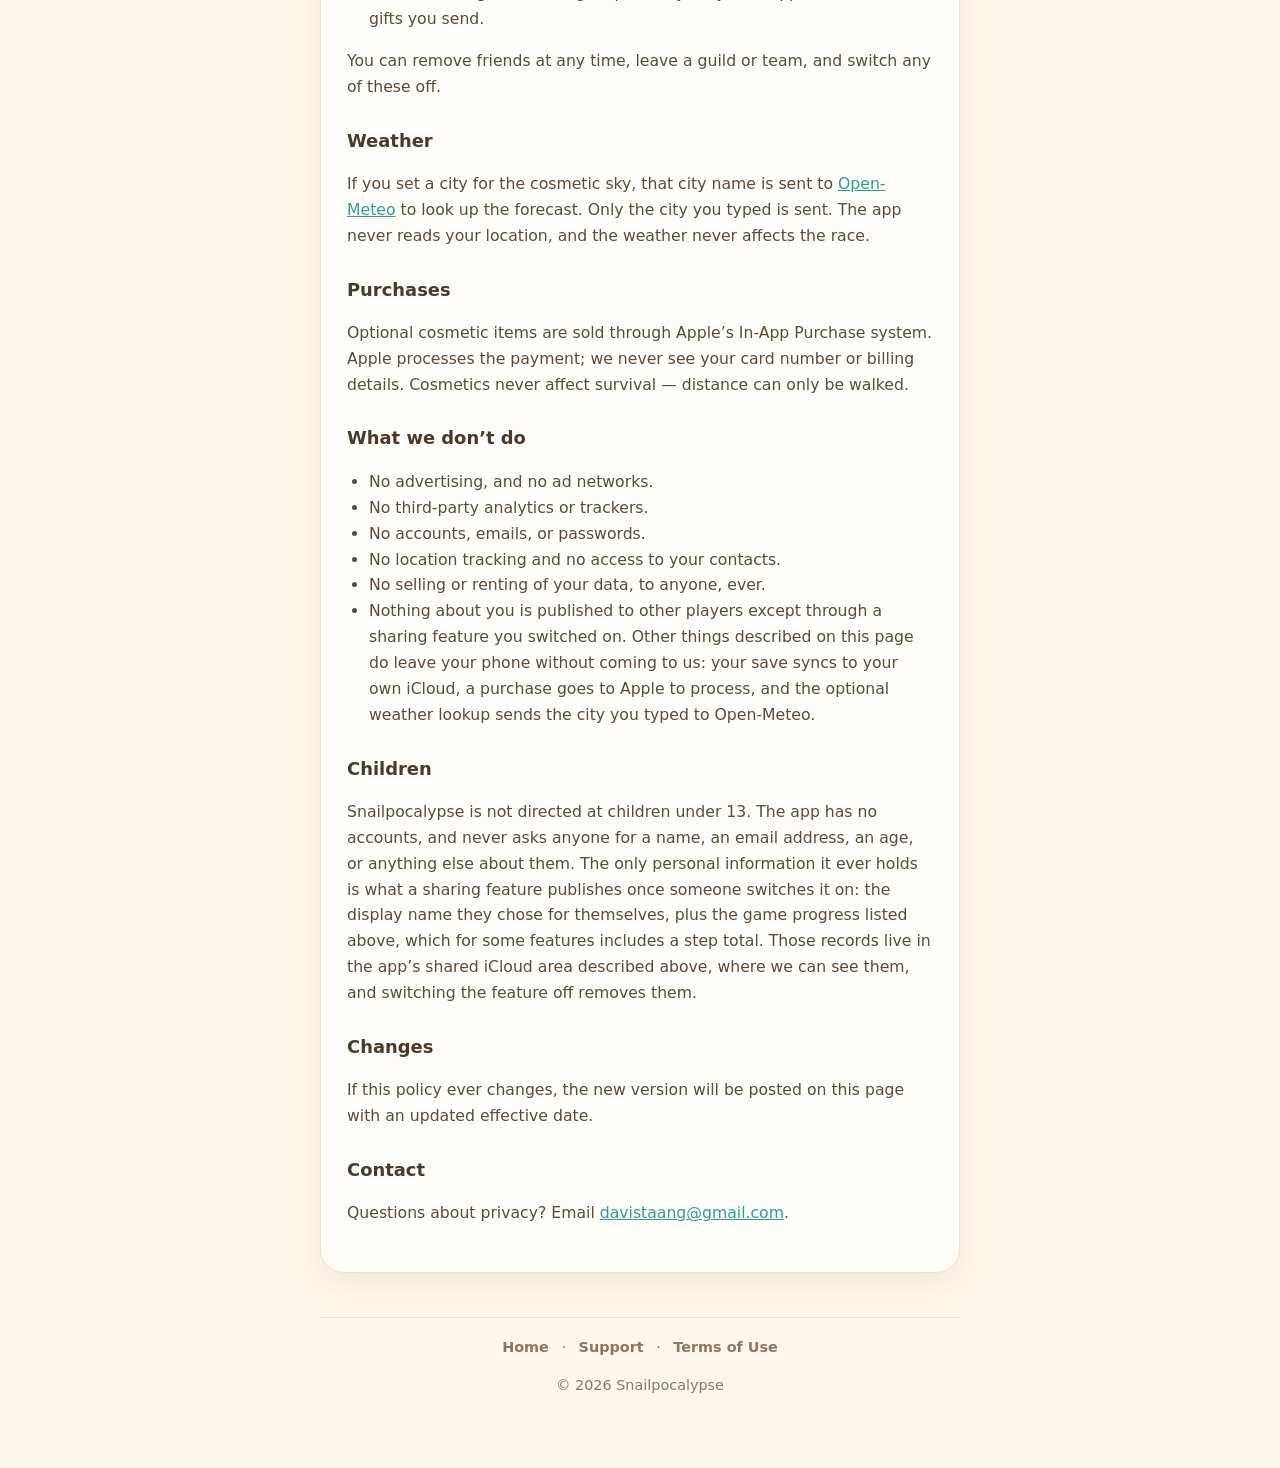
==== commit 846d92b9: "Address review: stop counting the things that leave the phone "Two other things do leave your phone"" ====
--- a/privacy/index.html
+++ b/privacy/index.html
@@ -65,7 +65,7 @@
       <li>No accounts, emails, or passwords.</li>
       <li>No location tracking and no access to your contacts.</li>
       <li>No selling or renting of your data, to anyone, ever.</li>
-      <li>Nothing about you is published to other players except through a sharing feature you switched on. Two other things do leave your phone, and neither goes to us: your save syncs to your own iCloud, and the optional weather lookup sends the city you typed to Open-Meteo.</li>
+      <li>Nothing about you is published to other players except through a sharing feature you switched on. Other things described on this page do leave your phone without coming to us: your save syncs to your own iCloud, a purchase goes to Apple to process, and the optional weather lookup sends the city you typed to Open-Meteo.</li>
     </ul>
 
     <h2>Children</h2>
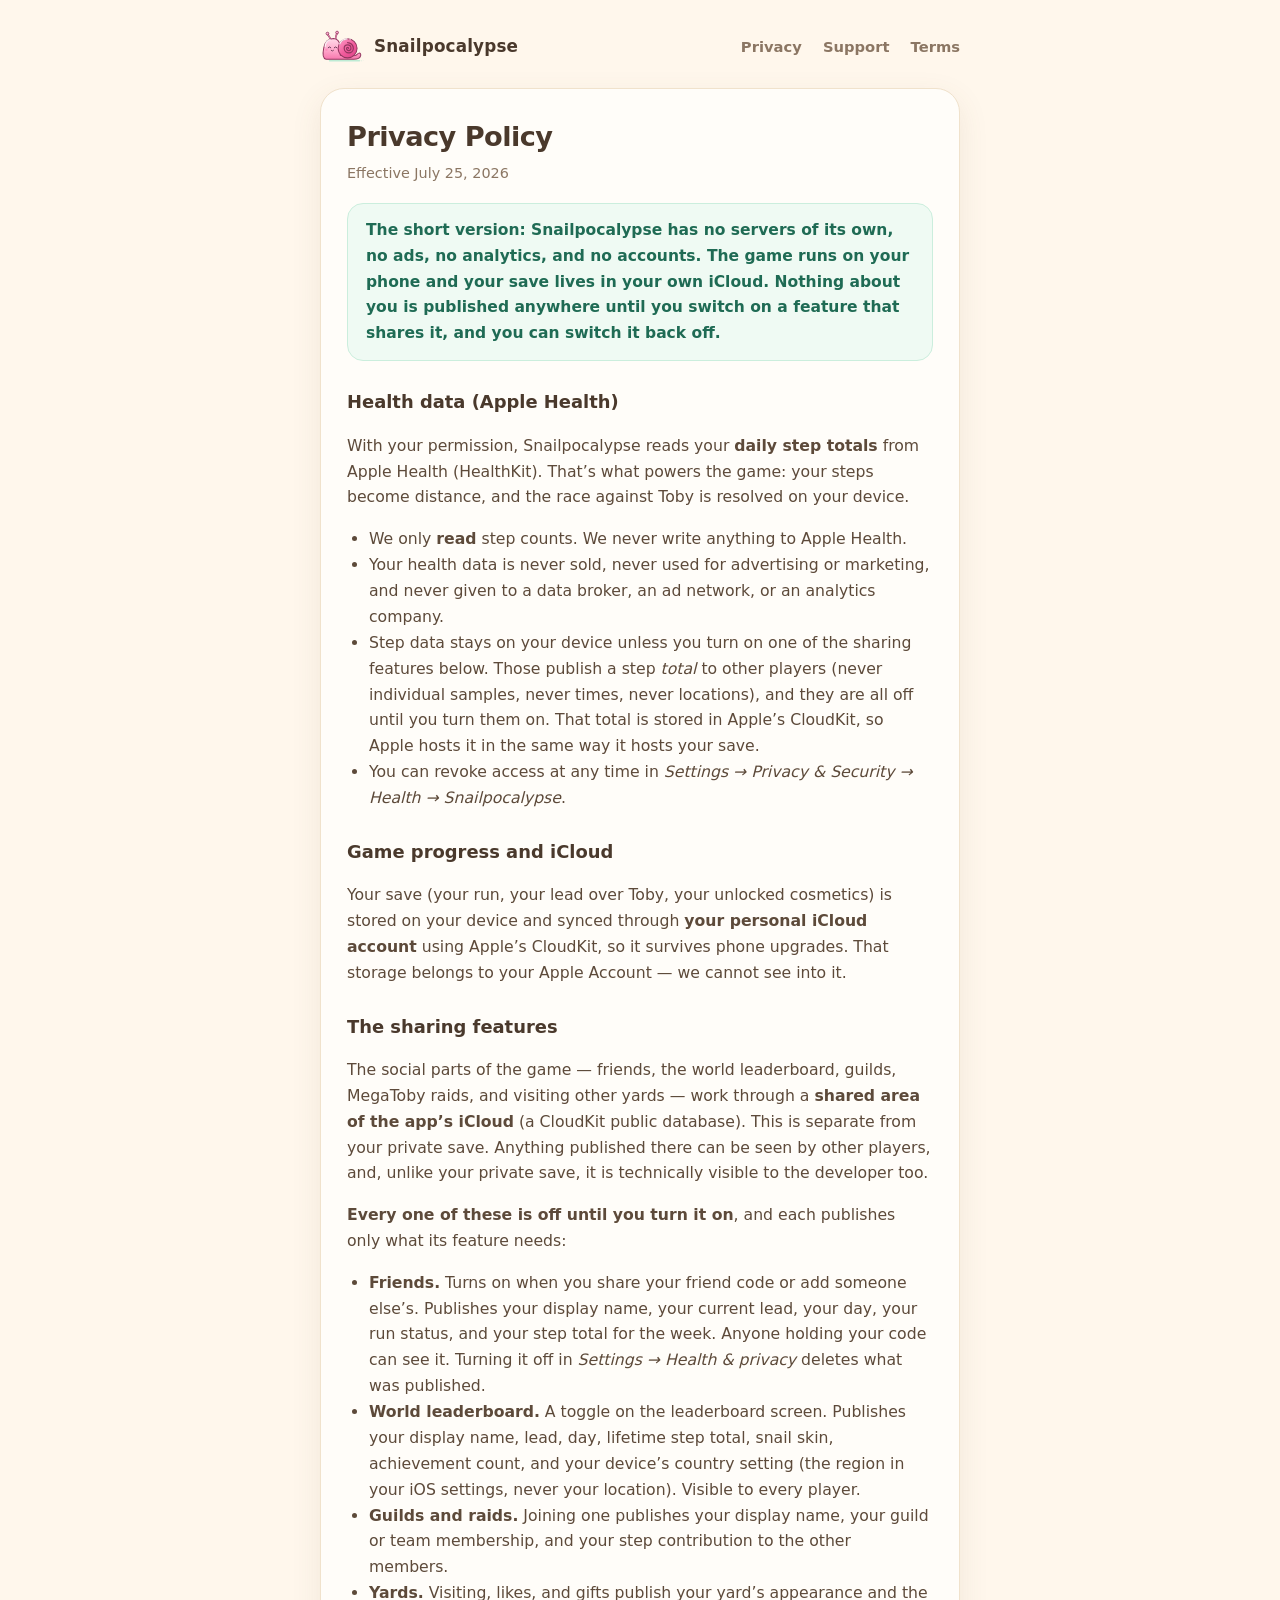
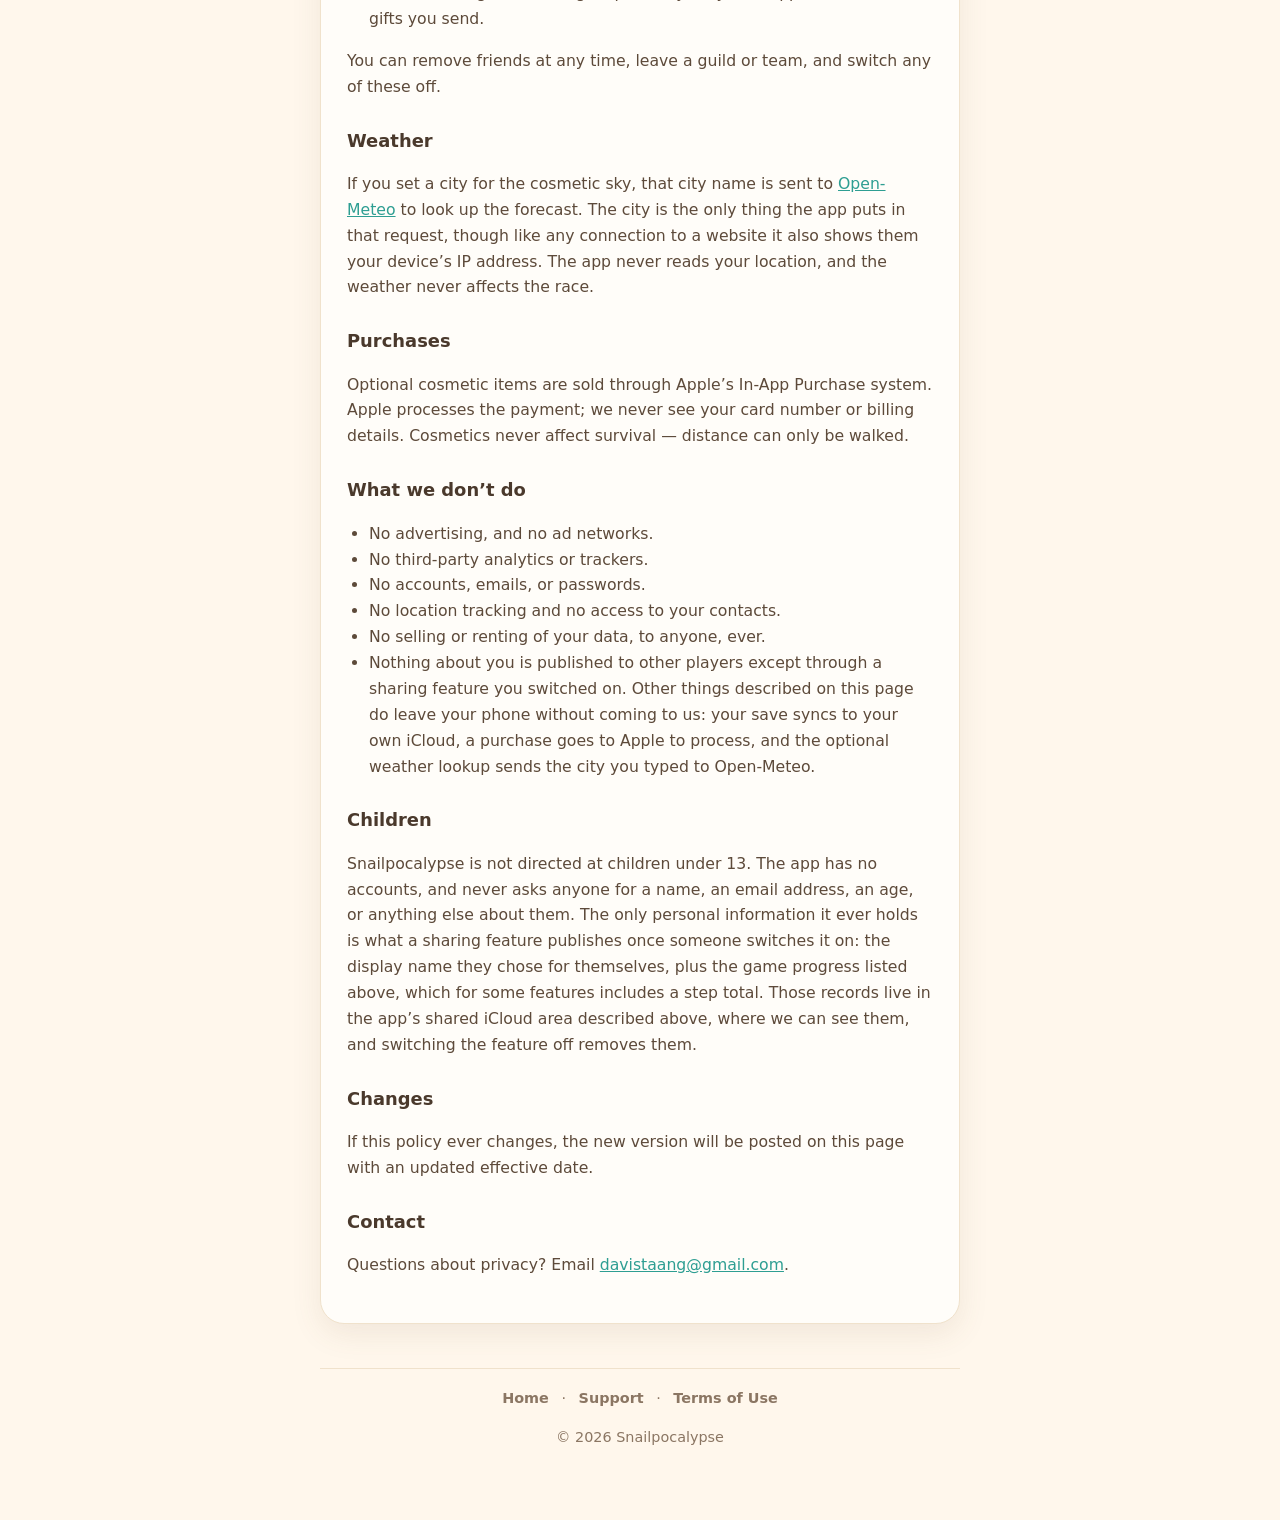
==== commit 2579c431: "Address review: the weather lookup also reveals an IP address "Only the city you typed is sent" igno" ====
--- a/privacy/index.html
+++ b/privacy/index.html
@@ -53,7 +53,7 @@
     <p>You can remove friends at any time, leave a guild or team, and switch any of these off.</p>
 
     <h2>Weather</h2>
-    <p>If you set a city for the cosmetic sky, that city name is sent to <a href="https://open-meteo.com/">Open-Meteo</a> to look up the forecast. Only the city you typed is sent. The app never reads your location, and the weather never affects the race.</p>
+    <p>If you set a city for the cosmetic sky, that city name is sent to <a href="https://open-meteo.com/">Open-Meteo</a> to look up the forecast. The city is the only thing the app puts in that request, though like any connection to a website it also shows them your device&rsquo;s IP address. The app never reads your location, and the weather never affects the race.</p>
 
     <h2>Purchases</h2>
     <p>Optional cosmetic items are sold through Apple&rsquo;s In-App Purchase system. Apple processes the payment; we never see your card number or billing details. Cosmetics never affect survival — distance can only be walked.</p>
